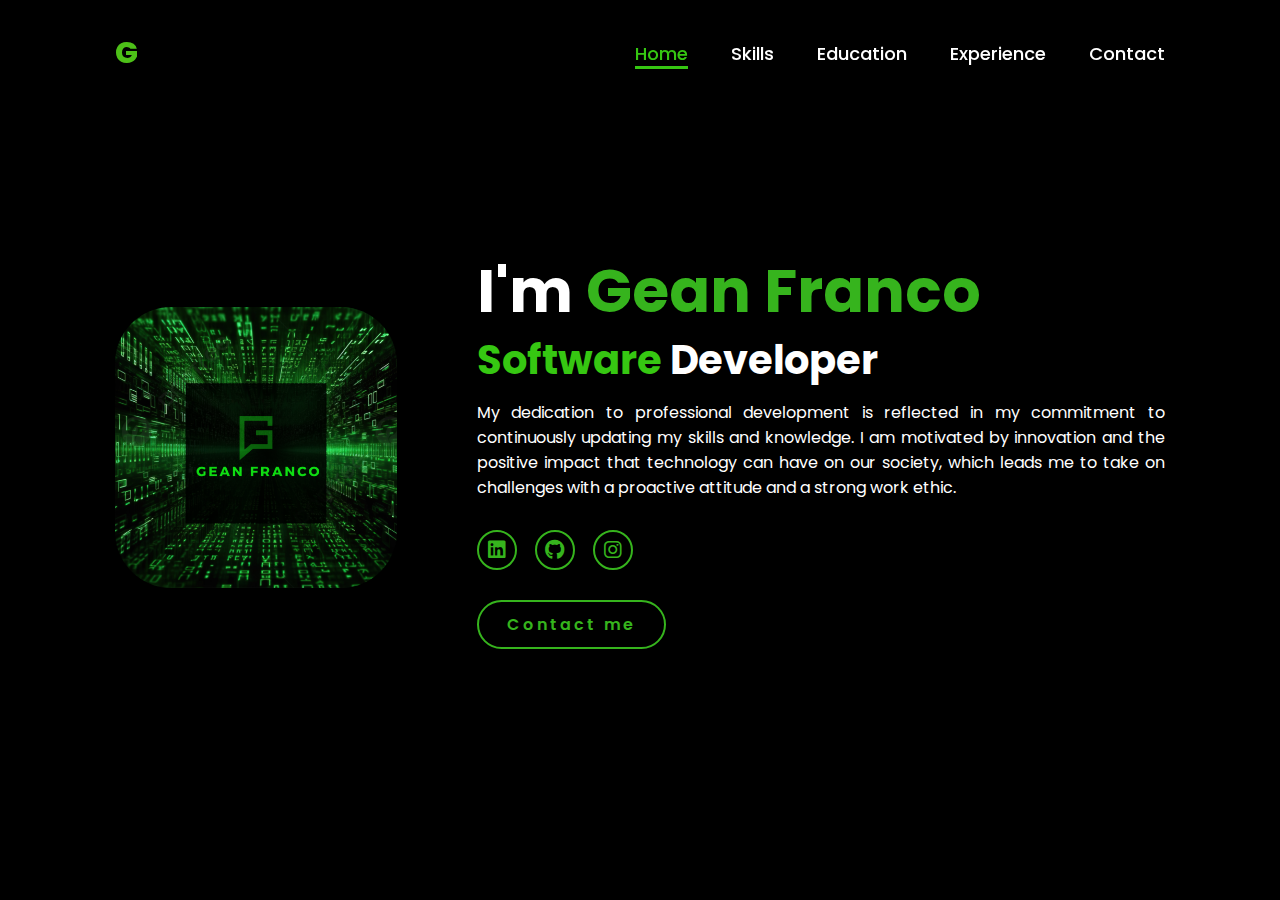
==== index.html @ 3ad9ab9f "portfolio2" ====
<!DOCTYPE html>
<html lang="en">
    
<head>
    <meta charset="UTF-8">
    <meta name="viewport" content="width=device-width, initial-scale=1.0">
    <link rel="stylesheet" href="https://cdnjs.cloudflare.com/ajax/libs/font-awesome/6.5.2/css/all.min.css">
    <link rel="stylesheet" href="./css/styleIndex.css">
    <title>Portfolio Website</title>
</head>
<body>
    <header>
        <a href="#" class="logo">G </a>

        <nav>
            <a href="./index.html" class="active"> Home</a>
            <a href="./html/skills.html" >Skills</a> 
            <a href="./html/education.html" >Education</a>
            <a href="#" >Experience</a>
            <a href="#" >Contact</a>
        </nav>
    </header>
    <section class="home">
        <div class="home-img">
            <img src="./images/imagenGean.png" alt="" >
        </div>
        <div class="home-content">
            <h1>I'm <span>Gean Franco</span></h1>
            <h3 class="typing-text">Software <span></span></h3>
            <p>My dedication to professional development is reflected in my commitment to continuously updating my skills and knowledge. I am motivated by innovation and the positive impact that technology can have on our society, which leads me to take on challenges with a proactive attitude and a strong work ethic.</p>
            <div class="social-icons">
                <a href="#"><i class="fa-brands fa-linkedin"></i></a>
                <a href="#"><i class="fa-brands fa-github"></i></a>
                <a href="#"><i class="fa-brands fa-instagram"></i></a>
            </div>
            <a href="#" class="btn">Contact me</a>
        </div>
    </section>
</body>
</html>
---- css/styleIndex.css ----
@import url('https://fonts.googleapis.com/css2?family=Poppins:wght@100;200;300;400;500;600&display=swap');

*{
    margin: 0;
    padding: 0;
    box-sizing: border-box;
    text-decoration: none;
    border: none;
    outline: none;
    font-family: 'Poppins', sans-serif;
}

html{
    font-size: 62.5%;
}

body{
    width: 100%;
    height: 100vh;
    overflow-x: hidden;
    background-color: black;
    color: white;
}

header{
    margin-top: 20px;
    position: fixed;
    top: 0;
    left: 0;
    width: 100%;
    padding: 1rem 9%;
    background-color: transparent;
    filter: drop-shadow(10px);
    display: flex;
    justify-content: space-between;
    align-items: center;
    z-index: 100;
}

.logo{
    font-size: 3rem;
    color: #4dc018;
    font-weight: 800;
    cursor: pointer;
    transition: 0.5s ease;
}

.logo:hover{
    transform: scale(1.1);
}

nav a{
    font-size: 1.8rem;
    color: white;
    margin-left: 4rem;
    font-weight: 500;
    transition: 0.3s ease;
    border-bottom: 3px solid transparent;
}

nav a:hover,
nav a.active{
    color: #36c712;
    border-bottom: 3px solid #36c712;
}

@media(max-width:995px){
    nav{
        position: absolute;
        display: none;
        top: 0;
        right: 0;
        width: 40%;
        border-left: 3px solid #36b41d;
        border-bottom: 3px solid #36b41d;
        border-bottom-left-radius: 2rem;
        padding: 1rem solid;
        background-color: #161616;
        border-top: 0.1rem solid rgba(0,0,0,0.1);
    }

    nav.active{
        display: block;
    }

    nav a{
        display: block;
        font-size: 2rem;
        margin: 3rem 0;
    }

    nav a:hover,
    nav a.active{
        padding: 1rem;
        border-radius: 0.5rem;
        border-bottom: 0.5rem solid #36b41d;
    }
}

section{
    min-height: 100vh;
    padding: 5rem 9% 5rem;
}

.home{
    display: flex;
    justify-content: center;
    align-items: center;
    gap: 8rem;
    background-color: black;
}

.home .home-content h1{
    font-size: 6rem;
    font-weight: 700;
    line-height: 1.3;
}

span{
    color: #36b41d;
}

p{
    
    text-align: justify;
}

.home-content h3{
    font-size: 4rem;
    margin-bottom: 1rem;
    font-weight: 700;
}

.home-content p{
    font-size: 1.6rem;
}

.home-img{
    border-radius: 50%;
    box-shadow: #36c712;
    
}

.home-img img{
    position: relative;
    width: 22vw;
    border-radius: 20%;
    box-shadow: 0 0 25px solid #39c516;
    cursor: pointer;
    transition: 0.2s linear;
}

.home-img img:hover{
    font-size: 1.8rem;
    font-weight: 500;
}

.social-icons a{
    display: inline-flex;
    justify-content: center;
    align-items: center;
    width: 4rem;
    height: 4rem;
    background-color: transparent;
    border: 0.2rem solid #36b41d;
    font-size: 2rem;
    border-radius: 50%;
    margin: 3rem 1.5rem 3rem 0;
    transition: 0.3s ease;
    color: #36b41d;
}

.social-icons a:hover{
    color: black;
    transform: scale(1.3) translateY(-5px);
    background-color: #36b41d;
    box-shadow: 0  0 25px #36b41d;
}

.btn{
    display: inline-block;
    padding: 1rem 2.8rem;
    background-color: black;
    border-radius: 4rem;
    font-size: 1.6rem;
    color: #36b41d;
    letter-spacing: 0.3rem;
    font-weight: 600;
    border: 2px solid #36b41d;
    transition: 0.3s ease;
    cursor: pointer;
}

.btn:hover{
    transform: scale3d(1.03);
    background-color: #36b41d;
    color: black;
    box-shadow: 0 0 25px #36b41d;
}

.typing-text{
    font-size: 34px;
    font-weight: 600;
    min-width: 280px;
    color: #36c712;
}

.typing-text span{
    position: relative;
}

.typing-text span::before{
    content: "Developer";
    color: #ffffff;
    animation: words 20s infinite;
}
@media (max-width: 1000px){
    .home{
        gap: 4rem;
    }
}

@media(max-width:995px){
    .home{
        flex-direction: column;
        margin: 5rem 4rem;
    }

    .home .home-content h3{
        font-size: 2.5rem;
    }

    .home-content h1{
        font-size: 5rem;
    }

    .home-img img{
        width: 70vw;
        margin-top: 4rem;
    }
}
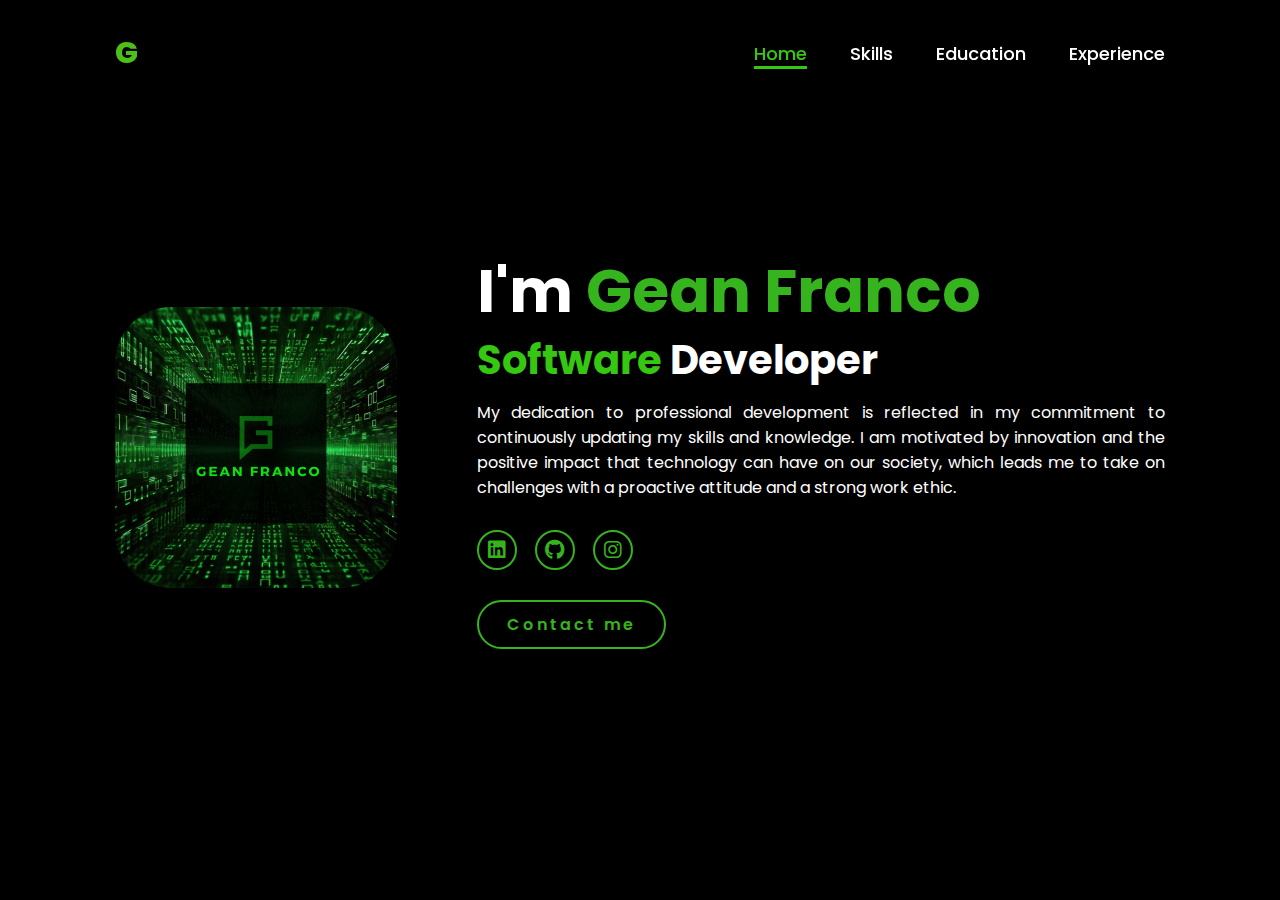
==== commit 4f57080b: "feat: :zap: Fixed" ====
--- a/index.html
+++ b/index.html
@@ -16,8 +16,8 @@
             <a href="./index.html" class="active"> Home</a>
             <a href="./html/skills.html" >Skills</a> 
             <a href="./html/education.html" >Education</a>
-            <a href="#" >Experience</a>
-            <a href="#" >Contact</a>
+            <a href="./html/experience.html" >Experience</a>
+           
         </nav>
     </header>
     <section class="home">
@@ -29,8 +29,8 @@
             <h3 class="typing-text">Software <span></span></h3>
             <p>My dedication to professional development is reflected in my commitment to continuously updating my skills and knowledge. I am motivated by innovation and the positive impact that technology can have on our society, which leads me to take on challenges with a proactive attitude and a strong work ethic.</p>
             <div class="social-icons">
-                <a href="#"><i class="fa-brands fa-linkedin"></i></a>
-                <a href="#"><i class="fa-brands fa-github"></i></a>
+                <a href="https://www.linkedin.com/in/gean-franco-jacome-laguna-9b68b8316/"><i class="fa-brands fa-linkedin"></i></a>
+                <a href="https://github.com/gfranco7"><i class="fa-brands fa-github"></i></a>
                 <a href="#"><i class="fa-brands fa-instagram"></i></a>
             </div>
             <a href="#" class="btn">Contact me</a>
